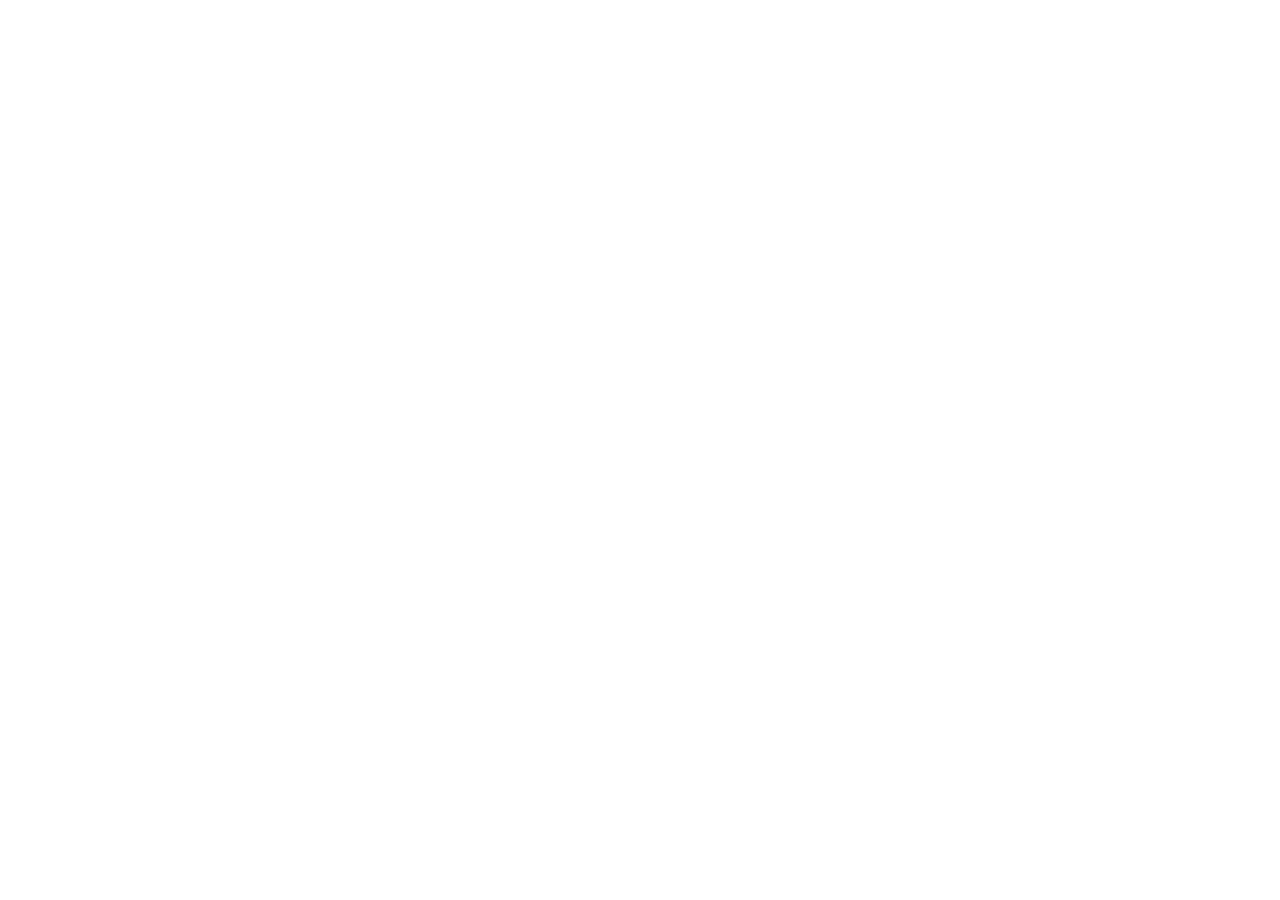
==== index.html @ 354b41c9 "[skip lovable] Use tech stack vite_react_shadcn_ts_20250728_minor" ====
<!doctype html>
<html lang="en">
  <head>
    <meta charset="UTF-8" />
    <meta name="viewport" content="width=device-width, initial-scale=1.0" />
    <title>ship-dash-sync</title>
    <meta name="description" content="Lovable Generated Project" />
    <meta name="author" content="Lovable" />

    <meta property="og:title" content="ship-dash-sync" />
    <meta property="og:description" content="Lovable Generated Project" />
    <meta property="og:type" content="website" />
    <meta property="og:image" content="https://lovable.dev/opengraph-image-p98pqg.png" />

    <meta name="twitter:card" content="summary_large_image" />
    <meta name="twitter:site" content="@lovable_dev" />
    <meta name="twitter:image" content="https://lovable.dev/opengraph-image-p98pqg.png" />
  </head>

  <body>
    <div id="root"></div>
    <script type="module" src="/src/main.tsx"></script>
  </body>
</html>
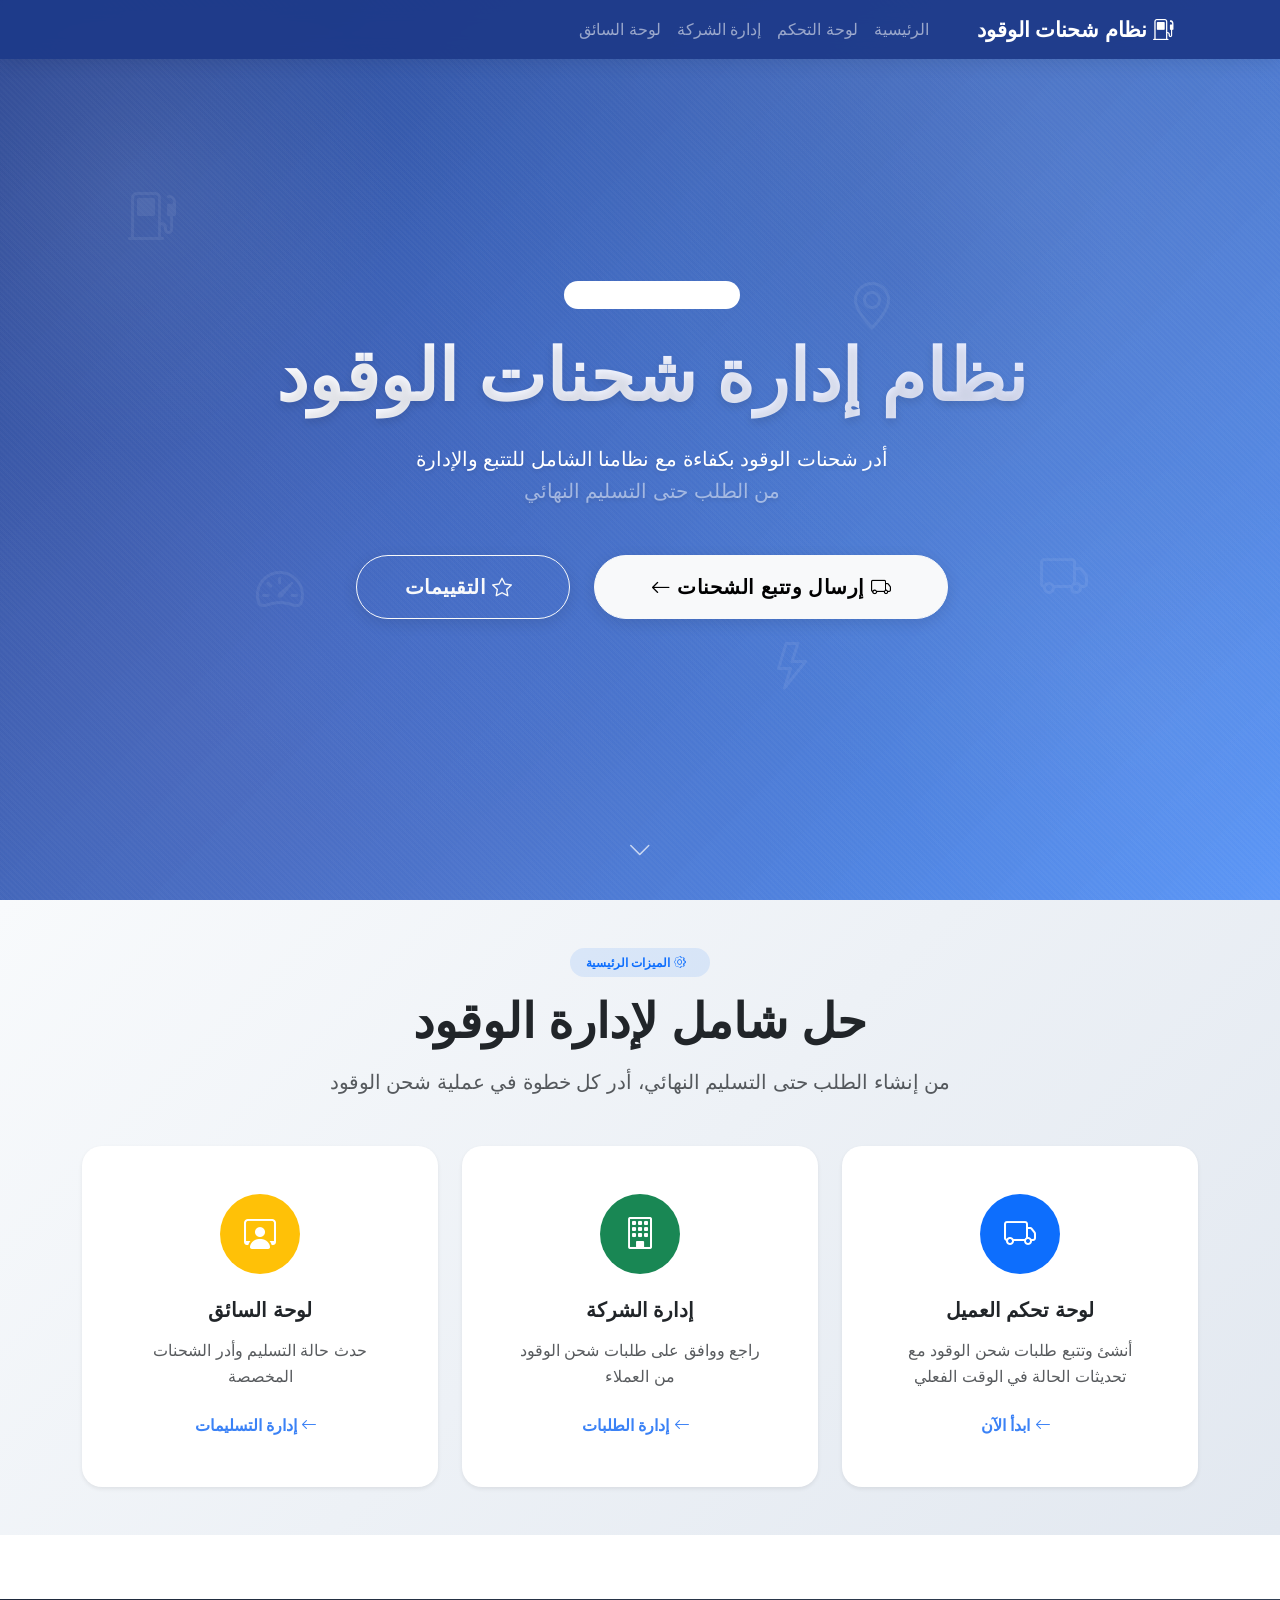
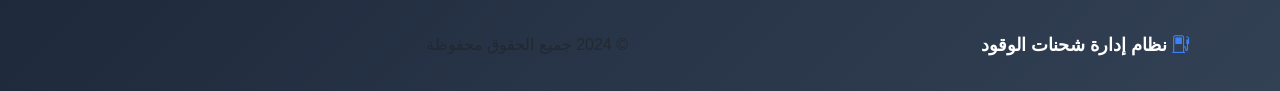
==== commit 52bc3e15: "UPDATE" ====
--- a/index.html
+++ b/index.html
@@ -1,24 +1,197 @@
-<!doctype html>
-<html lang="en">
-  <head>
-    <meta charset="UTF-8" />
-    <meta name="viewport" content="width=device-width, initial-scale=1.0" />
-    <title>ship-dash-sync</title>
-    <meta name="description" content="Lovable Generated Project" />
-    <meta name="author" content="Lovable" />
+<!DOCTYPE html>
+<html lang="ar" dir="rtl">
+<head>
+    <meta charset="UTF-8">
+    <meta name="viewport" content="width=device-width, initial-scale=1.0">
+    <title>نظام إدارة شحنات الوقود</title>
+    
+    <!-- Bootstrap CSS -->
+    <link href="https://cdn.jsdelivr.net/npm/bootstrap@5.3.2/dist/css/bootstrap.min.css" rel="stylesheet">
+    <!-- Bootstrap Icons -->
+    <link rel="stylesheet" href="https://cdn.jsdelivr.net/npm/bootstrap-icons@1.11.1/font/bootstrap-icons.css">
+    <!-- Custom CSS -->
+    <link rel="stylesheet" href="assets/css/style.css">
+</head>
+<body>
+    <!-- Navigation -->
+    <nav class="navbar navbar-expand-lg navbar-dark bg-primary fixed-top">
+        <div class="container">
+            <a class="navbar-brand fw-bold" href="index.html">
+                <i class="bi bi-fuel-pump me-2"></i>
+                نظام شحنات الوقود
+            </a>
+            <button class="navbar-toggler" type="button" data-bs-toggle="collapse" data-bs-target="#navbarNav">
+                <span class="navbar-toggler-icon"></span>
+            </button>
+            <div class="collapse navbar-collapse" id="navbarNav">
+                <ul class="navbar-nav ms-auto">
+                    <li class="nav-item">
+                        <a class="nav-link" href="index.html">الرئيسية</a>
+                    </li>
+                    <li class="nav-item">
+                        <a class="nav-link" href="dashboard.html">لوحة التحكم</a>
+                    </li>
+                    <li class="nav-item">
+                        <a class="nav-link" href="company.html">إدارة الشركة</a>
+                    </li>
+                    <li class="nav-item">
+                        <a class="nav-link" href="driver.html">لوحة السائق</a>
+                    </li>
+                </ul>
+            </div>
+        </div>
+    </nav>
 
-    <meta property="og:title" content="ship-dash-sync" />
-    <meta property="og:description" content="Lovable Generated Project" />
-    <meta property="og:type" content="website" />
-    <meta property="og:image" content="https://lovable.dev/opengraph-image-p98pqg.png" />
+    <!-- Hero Section -->
+    <section class="hero-section">
+        <div class="hero-overlay"></div>
+        <div class="container h-100 d-flex align-items-center">
+            <div class="row w-100">
+                <div class="col-lg-10 mx-auto text-center text-white">
+                    <div class="hero-content">
+                        <div class="hero-badge mb-4">
+                            <span class="badge bg-white bg-opacity-20 text-white px-3 py-2 rounded-pill">
+                                <i class="bi bi-fuel-pump me-2"></i>
+                                نظام متقدم لإدارة الوقود
+                            </span>
+                        </div>
+                        <h1 class="display-2 fw-bold mb-4 hero-title">
+                            نظام إدارة شحنات الوقود
+                        </h1>
+                        <p class="lead mb-5 hero-subtitle">
+                            أدر شحنات الوقود بكفاءة مع نظامنا الشامل للتتبع والإدارة
+                            <br>
+                            <span class="text-white-50">من الطلب حتى التسليم النهائي</span>
+                        </p>
+                        <div class="d-flex flex-column flex-sm-row gap-4 justify-content-center">
+                            <a href="dashboard.html" class="btn btn-light btn-lg px-5 py-3 hero-btn">
+                                <i class="bi bi-truck me-2"></i>
+                                إرسال وتتبع الشحنات
+                                <i class="bi bi-arrow-left ms-2"></i>
+                            </a>
+                            <button class="btn btn-outline-light btn-lg px-5 py-3 hero-btn" onclick="showRatings()">
+                                <i class="bi bi-star me-2"></i>
+                                التقييمات
+                            </button>
+                        </div>
+                    </div>
+                </div>
+            </div>
+        </div>
+        
+        <!-- Background Icons -->
+        <div class="hero-bg-icons">
+            <div class="bg-icon bg-icon-1">
+                <i class="bi bi-fuel-pump"></i>
+            </div>
+            <div class="bg-icon bg-icon-2">
+                <i class="bi bi-truck"></i>
+            </div>
+            <div class="bg-icon bg-icon-3">
+                <i class="bi bi-geo-alt"></i>
+            </div>
+            <div class="bg-icon bg-icon-4">
+                <i class="bi bi-speedometer2"></i>
+            </div>
+            <div class="bg-icon bg-icon-5">
+                <i class="bi bi-lightning"></i>
+            </div>
+        </div>
+        
+        <!-- Scroll indicator -->
+        <div class="scroll-indicator">
+            <div class="scroll-arrow">
+                <i class="bi bi-chevron-down"></i>
+            </div>
+        </div>
+    </section>
 
-    <meta name="twitter:card" content="summary_large_image" />
-    <meta name="twitter:site" content="@lovable_dev" />
-    <meta name="twitter:image" content="https://lovable.dev/opengraph-image-p98pqg.png" />
-  </head>
+    <!-- Features Section -->
+    <section class="features-section py-5">
+        <div class="container">
+            <div class="text-center mb-5">
+                <div class="section-badge mb-3">
+                    <span class="badge bg-primary bg-opacity-10 text-primary px-3 py-2 rounded-pill">
+                        <i class="bi bi-gear me-2"></i>
+                        الميزات الرئيسية
+                    </span>
+                </div>
+                <h2 class="display-5 fw-bold mb-3">حل شامل لإدارة الوقود</h2>
+                <p class="lead text-muted">من إنشاء الطلب حتى التسليم النهائي، أدر كل خطوة في عملية شحن الوقود</p>
+            </div>
+            
+            <div class="row g-4">
+                <div class="col-md-4">
+                    <div class="card h-100 shadow-sm feature-card" onclick="window.location.href='dashboard.html'">
+                        <div class="card-body text-center p-5">
+                            <div class="feature-icon bg-primary text-white rounded-circle mx-auto mb-4">
+                                <i class="bi bi-truck fs-2"></i>
+                            </div>
+                            <h5 class="card-title fw-bold mb-3">لوحة تحكم العميل</h5>
+                            <p class="card-text text-muted mb-4">أنشئ وتتبع طلبات شحن الوقود مع تحديثات الحالة في الوقت الفعلي</p>
+                            <div class="feature-link">
+                                <i class="bi bi-arrow-left me-2"></i>
+                                ابدأ الآن
+                            </div>
+                        </div>
+                    </div>
+                </div>
+                
+                <div class="col-md-4">
+                    <div class="card h-100 shadow-sm feature-card" onclick="window.location.href='company.html'">
+                        <div class="card-body text-center p-5">
+                            <div class="feature-icon bg-success text-white rounded-circle mx-auto mb-4">
+                                <i class="bi bi-building fs-2"></i>
+                            </div>
+                            <h5 class="card-title fw-bold mb-3">إدارة الشركة</h5>
+                            <p class="card-text text-muted mb-4">راجع ووافق على طلبات شحن الوقود من العملاء</p>
+                            <div class="feature-link">
+                                <i class="bi bi-arrow-left me-2"></i>
+                                إدارة الطلبات
+                            </div>
+                        </div>
+                    </div>
+                </div>
+                
+                <div class="col-md-4">
+                    <div class="card h-100 shadow-sm feature-card" onclick="window.location.href='driver.html'">
+                        <div class="card-body text-center p-5">
+                            <div class="feature-icon bg-warning text-white rounded-circle mx-auto mb-4">
+                                <i class="bi bi-person-workspace fs-2"></i>
+                            </div>
+                            <h5 class="card-title fw-bold mb-3">لوحة السائق</h5>
+                            <p class="card-text text-muted mb-4">حدث حالة التسليم وأدر الشحنات المخصصة</p>
+                            <div class="feature-link">
+                                <i class="bi bi-arrow-left me-2"></i>
+                                إدارة التسليمات
+                            </div>
+                        </div>
+                    </div>
+                </div>
+            </div>
+        </div>
+    </section>
 
-  <body>
-    <div id="root"></div>
-    <script type="module" src="/src/main.tsx"></script>
-  </body>
-</html>
+    <!-- Footer -->
+    <footer class="footer-section">
+        <div class="container">
+            <div class="row align-items-center">
+                <div class="col-md-6">
+                    <div class="footer-brand">
+                        <i class="bi bi-fuel-pump me-2"></i>
+                        <span class="fw-bold">نظام إدارة شحنات الوقود</span>
+                    </div>
+                </div>
+                <div class="col-md-6 text-md-end">
+                    <p class="mb-0 text-muted">&copy; 2024 جميع الحقوق محفوظة</p>
+                </div>
+            </div>
+        </div>
+    </footer>
+
+    <!-- Bootstrap JS -->
+    <script src="https://cdn.jsdelivr.net/npm/bootstrap@5.3.2/dist/js/bootstrap.bundle.min.js"></script>
+    <!-- Custom JS -->
+    <script src="assets/js/main.js"></script>
+</body>
+</html>
--- a/assets/css/style.css
+++ b/assets/css/style.css
@@ -0,0 +1,742 @@
+/* Fuel Shipment System - Custom Styles */
+
+/* Global Styles */
+* {
+    scroll-behavior: smooth;
+}
+
+body {
+    font-family: 'Segoe UI', Tahoma, Geneva, Verdana, sans-serif;
+    line-height: 1.6;
+}
+
+/* Smooth scrolling for anchor links */
+html {
+    scroll-behavior: smooth;
+}
+
+/* Hero Section */
+.hero-section {
+    background: linear-gradient(135deg, #1e3a8a 0%, #3b82f6 50%, #1e40af 100%);
+    min-height: 100vh;
+    position: relative;
+    display: flex;
+    align-items: center;
+    background-image: 
+        radial-gradient(circle at 20% 80%, rgba(120, 119, 198, 0.3) 0%, transparent 50%),
+        radial-gradient(circle at 80% 20%, rgba(255, 255, 255, 0.1) 0%, transparent 50%),
+        radial-gradient(circle at 40% 40%, rgba(59, 130, 246, 0.2) 0%, transparent 50%),
+        linear-gradient(135deg, rgba(30, 58, 138, 0.9) 0%, rgba(59, 130, 246, 0.8) 100%);
+    background-size: cover;
+    background-position: center;
+    background-repeat: no-repeat;
+    background-attachment: fixed;
+    overflow: hidden;
+}
+
+.hero-overlay {
+    position: absolute;
+    top: 0;
+    left: 0;
+    right: 0;
+    bottom: 0;
+    background: linear-gradient(135deg, rgba(30, 58, 138, 0.3) 0%, rgba(59, 130, 246, 0.2) 100%);
+    backdrop-filter: blur(0.5px);
+    z-index: 1;
+}
+
+/* Hero Background Elements */
+.hero-section::before {
+    content: '';
+    position: absolute;
+    top: 0;
+    left: 0;
+    right: 0;
+    bottom: 0;
+    background-image: 
+        radial-gradient(circle at 10% 20%, rgba(255, 255, 255, 0.1) 0%, transparent 20%),
+        radial-gradient(circle at 90% 80%, rgba(255, 255, 255, 0.05) 0%, transparent 20%),
+        radial-gradient(circle at 30% 70%, rgba(59, 130, 246, 0.1) 0%, transparent 20%),
+        radial-gradient(circle at 70% 30%, rgba(30, 58, 138, 0.1) 0%, transparent 20%);
+    z-index: 0;
+}
+
+.hero-section::after {
+    content: '';
+    position: absolute;
+    top: 0;
+    left: 0;
+    right: 0;
+    bottom: 0;
+    background: 
+        repeating-linear-gradient(
+            45deg,
+            transparent,
+            transparent 2px,
+            rgba(255, 255, 255, 0.03) 2px,
+            rgba(255, 255, 255, 0.03) 4px
+        );
+    z-index: 0;
+}
+
+/* Hero Content */
+.hero-content {
+    animation: fadeInUp 1s ease-out;
+    position: relative;
+    z-index: 2;
+}
+
+.hero-title {
+    background: linear-gradient(135deg, #ffffff 0%, #e0e7ff 100%);
+    -webkit-background-clip: text;
+    -webkit-text-fill-color: transparent;
+    background-clip: text;
+    text-shadow: 0 4px 8px rgba(0, 0, 0, 0.1);
+}
+
+.hero-subtitle {
+    text-shadow: 0 2px 4px rgba(0, 0, 0, 0.1);
+}
+
+.hero-btn {
+    border-radius: 50px;
+    font-weight: 600;
+    text-transform: uppercase;
+    letter-spacing: 0.5px;
+    transition: all 0.3s ease;
+    box-shadow: 0 4px 15px rgba(0, 0, 0, 0.1);
+    position: relative;
+    z-index: 2;
+}
+
+.hero-btn:hover {
+    transform: translateY(-2px);
+    box-shadow: 0 8px 25px rgba(0, 0, 0, 0.2);
+    opacity: 1 !important;
+}
+
+.hero-btn:focus {
+    box-shadow: 0 4px 15px rgba(0, 0, 0, 0.1), 0 0 0 3px rgba(59, 130, 246, 0.25);
+}
+
+/* Background Icons */
+.hero-bg-icons {
+    position: absolute;
+    top: 0;
+    left: 0;
+    right: 0;
+    bottom: 0;
+    z-index: 0;
+    overflow: hidden;
+}
+
+.bg-icon {
+    position: absolute;
+    color: rgba(255, 255, 255, 0.1);
+    font-size: 3rem;
+    animation: float 6s ease-in-out infinite;
+    transition: all 0.3s ease;
+}
+
+.bg-icon:hover {
+    color: rgba(255, 255, 255, 0.2);
+    transform: scale(1.1);
+}
+
+.bg-icon-1 {
+    top: 20%;
+    left: 10%;
+    animation-delay: 0s;
+}
+
+.bg-icon-2 {
+    top: 60%;
+    right: 15%;
+    animation-delay: 1s;
+}
+
+.bg-icon-3 {
+    top: 30%;
+    right: 30%;
+    animation-delay: 2s;
+}
+
+.bg-icon-4 {
+    bottom: 30%;
+    left: 20%;
+    animation-delay: 3s;
+}
+
+.bg-icon-5 {
+    top: 70%;
+    left: 60%;
+    animation-delay: 4s;
+}
+
+@keyframes float {
+    0%, 100% {
+        transform: translateY(0px) rotate(0deg);
+        opacity: 0.1;
+    }
+    50% {
+        transform: translateY(-20px) rotate(5deg);
+        opacity: 0.2;
+    }
+}
+
+/* Scroll Indicator */
+.scroll-indicator {
+    position: absolute;
+    bottom: 30px;
+    left: 50%;
+    transform: translateX(-50%);
+    animation: bounce 2s infinite;
+    z-index: 3;
+}
+
+.scroll-arrow {
+    color: white;
+    font-size: 1.5rem;
+    opacity: 0.7;
+}
+
+/* Features Section */
+.features-section {
+    background: linear-gradient(135deg, #f8fafc 0%, #e2e8f0 100%);
+}
+
+.section-badge {
+    animation: fadeInUp 0.8s ease-out 0.2s both;
+}
+
+/* Feature Cards */
+.feature-card {
+    transition: all 0.3s ease;
+    cursor: pointer;
+    border: none;
+    border-radius: 20px;
+    overflow: hidden;
+    position: relative;
+    background: white;
+}
+
+.feature-card::before {
+    content: '';
+    position: absolute;
+    top: 0;
+    left: 0;
+    right: 0;
+    bottom: 0;
+    background: linear-gradient(135deg, rgba(59, 130, 246, 0.03) 0%, rgba(16, 185, 129, 0.03) 100%);
+    opacity: 0;
+    transition: opacity 0.3s ease;
+    z-index: 1;
+}
+
+.feature-card:hover::before {
+    opacity: 1;
+}
+
+.feature-card:hover {
+    transform: translateY(-8px);
+    box-shadow: 0 15px 35px rgba(0, 0, 0, 0.1) !important;
+    border: 1px solid rgba(59, 130, 246, 0.1);
+}
+
+.feature-icon {
+    width: 80px;
+    height: 80px;
+    display: flex;
+    align-items: center;
+    justify-content: center;
+    transition: all 0.3s ease;
+    position: relative;
+    z-index: 3;
+}
+
+.feature-card:hover .feature-icon {
+    transform: scale(1.05);
+}
+
+.feature-link {
+    color: #3b82f6;
+    font-weight: 600;
+    transition: all 0.3s ease;
+    position: relative;
+    z-index: 3;
+}
+
+.feature-card:hover .feature-link {
+    color: #1e40af;
+    transform: translateX(-3px);
+}
+
+/* Ensure card content is above overlay */
+.feature-card .card-body {
+    position: relative;
+    z-index: 2;
+}
+
+.feature-card .card-title {
+    position: relative;
+    z-index: 3;
+}
+
+.feature-card .card-text {
+    position: relative;
+    z-index: 3;
+}
+
+/* Sidebar */
+.sidebar {
+    position: fixed;
+    top: 56px;
+    bottom: 0;
+    left: 0;
+    z-index: 100;
+    padding: 48px 0 0;
+    box-shadow: inset -1px 0 0 rgba(0, 0, 0, .1);
+}
+
+.sidebar .nav-link {
+    color: #333;
+    padding: 0.75rem 1rem;
+    border-radius: 0.375rem;
+    margin: 0.25rem 0.5rem;
+    transition: all 0.3s ease;
+}
+
+.sidebar .nav-link:hover {
+    background-color: #e9ecef;
+    color: #0d6efd;
+}
+
+.sidebar .nav-link i {
+    width: 20px;
+}
+
+/* Status Badges */
+.status-badge {
+    font-size: 0.75rem;
+    padding: 0.375rem 0.75rem;
+    border-radius: 0.375rem;
+    font-weight: 500;
+}
+
+.status-pending {
+    background-color: #3b82f6;
+    color: white;
+}
+
+.status-accepted {
+    background-color: #10b981;
+    color: white;
+}
+
+.status-rejected {
+    background-color: #ef4444;
+    color: white;
+}
+
+.status-received {
+    background-color: #f59e0b;
+    color: white;
+}
+
+.status-on-the-way {
+    background-color: #8b5cf6;
+    color: white;
+}
+
+.status-delivered {
+    background-color: #10b981;
+    color: white;
+}
+
+.status-confirmed {
+    background-color: #6b7280;
+    color: white;
+}
+
+/* Request Cards */
+.request-card {
+    transition: all 0.3s ease;
+    border: none;
+    box-shadow: 0 2px 10px rgba(0, 0, 0, 0.05);
+}
+
+.request-card:hover {
+    box-shadow: 0 8px 25px rgba(0, 0, 0, 0.15);
+}
+
+/* Action Buttons */
+.btn-action {
+    border-radius: 0.375rem;
+    font-weight: 500;
+    transition: all 0.3s ease;
+}
+
+.btn-accept {
+    background-color: #10b981;
+    border-color: #10b981;
+    color: white;
+}
+
+.btn-accept:hover {
+    background-color: #059669;
+    border-color: #059669;
+    color: white;
+}
+
+.btn-reject {
+    background-color: #ef4444;
+    border-color: #ef4444;
+    color: white;
+}
+
+.btn-reject:hover {
+    background-color: #dc2626;
+    border-color: #dc2626;
+    color: white;
+}
+
+.btn-receive {
+    background-color: #f59e0b;
+    border-color: #f59e0b;
+    color: white;
+}
+
+.btn-receive:hover {
+    background-color: #d97706;
+    border-color: #d97706;
+    color: white;
+}
+
+.btn-deliver {
+    background-color: #8b5cf6;
+    border-color: #8b5cf6;
+    color: white;
+}
+
+.btn-deliver:hover {
+    background-color: #7c3aed;
+    border-color: #7c3aed;
+    color: white;
+}
+
+.btn-confirm {
+    background-color: #10b981;
+    border-color: #10b981;
+    color: white;
+}
+
+.btn-confirm:hover {
+    background-color: #059669;
+    border-color: #059669;
+    color: white;
+}
+
+/* Form Styles */
+.form-control:focus,
+.form-select:focus {
+    border-color: #3b82f6;
+    box-shadow: 0 0 0 0.2rem rgba(59, 130, 246, 0.25);
+}
+
+/* Loading States */
+.loading {
+    opacity: 0.6;
+    pointer-events: none;
+}
+
+/* Animations */
+@keyframes fadeIn {
+    from {
+        opacity: 0;
+        transform: translateY(20px);
+    }
+    to {
+        opacity: 1;
+        transform: translateY(0);
+    }
+}
+
+@keyframes fadeInUp {
+    from {
+        opacity: 0;
+        transform: translateY(30px);
+    }
+    to {
+        opacity: 1;
+        transform: translateY(0);
+    }
+}
+
+@keyframes bounce {
+    0%, 20%, 50%, 80%, 100% {
+        transform: translateX(-50%) translateY(0);
+    }
+    40% {
+        transform: translateX(-50%) translateY(-10px);
+    }
+    60% {
+        transform: translateX(-50%) translateY(-5px);
+    }
+}
+
+@keyframes pulse {
+    0% {
+        transform: scale(1);
+    }
+    50% {
+        transform: scale(1.05);
+    }
+    100% {
+        transform: scale(1);
+    }
+}
+
+.fade-in {
+    animation: fadeIn 0.5s ease-out;
+}
+
+.fade-in-up {
+    animation: fadeInUp 0.6s ease-out;
+}
+
+.pulse {
+    animation: pulse 2s infinite;
+}
+
+/* Responsive Adjustments */
+@media (max-width: 768px) {
+    .sidebar {
+        position: static;
+        height: auto;
+        padding: 0;
+    }
+    
+    .hero-section {
+        min-height: 80vh;
+        padding: 2rem 0;
+    }
+    
+    .hero-title {
+        font-size: 2.5rem !important;
+    }
+    
+    .hero-subtitle {
+        font-size: 1.1rem;
+    }
+    
+    .hero-btn {
+        padding: 0.75rem 2rem !important;
+        font-size: 0.9rem;
+    }
+    
+    .feature-card {
+        margin-bottom: 2rem;
+    }
+    
+    .feature-icon {
+        width: 60px;
+        height: 60px;
+    }
+}
+
+@media (max-width: 576px) {
+    .hero-title {
+        font-size: 2rem !important;
+    }
+    
+    .hero-subtitle {
+        font-size: 1rem;
+    }
+    
+    .hero-btn {
+        padding: 0.6rem 1.5rem !important;
+        font-size: 0.8rem;
+    }
+    
+    .feature-card .card-body {
+        padding: 2rem !important;
+    }
+    
+    .bg-icon {
+        font-size: 2rem;
+    }
+    
+    .bg-icon-1, .bg-icon-2, .bg-icon-3, .bg-icon-4, .bg-icon-5 {
+        display: none;
+    }
+}
+
+/* Toast Notifications */
+.toast-container {
+    position: fixed;
+    top: 20px;
+    right: 20px;
+    z-index: 1055;
+}
+
+.toast {
+    border: none;
+    box-shadow: 0 4px 12px rgba(0, 0, 0, 0.15);
+}
+
+.toast-success {
+    background-color: #10b981;
+    color: white;
+}
+
+.toast-error {
+    background-color: #ef4444;
+    color: white;
+}
+
+.toast-info {
+    background-color: #3b82f6;
+    color: white;
+}
+
+/* Navigation */
+.navbar {
+    backdrop-filter: blur(10px);
+    background: rgba(30, 58, 138, 0.95) !important;
+    box-shadow: 0 2px 20px rgba(0, 0, 0, 0.1);
+    transition: all 0.3s ease;
+}
+
+.navbar-brand {
+    font-weight: 700;
+    font-size: 1.3rem;
+    transition: all 0.3s ease;
+}
+
+.navbar-brand:hover {
+    transform: scale(1.05);
+}
+
+.nav-link {
+    font-weight: 500;
+    transition: all 0.3s ease;
+    position: relative;
+}
+
+.nav-link::after {
+    content: '';
+    position: absolute;
+    bottom: -5px;
+    left: 50%;
+    width: 0;
+    height: 2px;
+    background: white;
+    transition: all 0.3s ease;
+    transform: translateX(-50%);
+}
+
+.nav-link:hover::after,
+.nav-link.active::after {
+    width: 100%;
+}
+
+/* Custom Scrollbar */
+::-webkit-scrollbar {
+    width: 8px;
+}
+
+::-webkit-scrollbar-track {
+    background: #f1f1f1;
+}
+
+::-webkit-scrollbar-thumb {
+    background: linear-gradient(135deg, #3b82f6, #1e40af);
+    border-radius: 4px;
+}
+
+::-webkit-scrollbar-thumb:hover {
+    background: linear-gradient(135deg, #1e40af, #1e3a8a);
+}
+
+/* Footer */
+.footer-section {
+    background: linear-gradient(135deg, #1e293b 0%, #334155 100%);
+    color: white;
+    padding: 2rem 0;
+    margin-top: 4rem;
+}
+
+.footer-brand {
+    font-size: 1.1rem;
+    color: white;
+}
+
+.footer-brand i {
+    color: #3b82f6;
+}
+
+/* Empty States */
+.empty-state {
+    text-align: center;
+    padding: 3rem 1rem;
+    color: #6b7280;
+}
+
+.empty-state i {
+    font-size: 4rem;
+    margin-bottom: 1rem;
+    opacity: 0.5;
+}
+
+/* Card Hover Effects */
+.card {
+    transition: all 0.3s ease;
+}
+
+.card:hover {
+    transform: translateY(-2px);
+}
+
+/* Button Groups */
+.btn-group-actions {
+    display: flex;
+    gap: 0.5rem;
+    flex-wrap: wrap;
+}
+
+/* Status Indicators */
+.status-indicator {
+    width: 12px;
+    height: 12px;
+    border-radius: 50%;
+    display: inline-block;
+    margin-left: 0.5rem;
+}
+
+.status-indicator.pending {
+    background-color: #3b82f6;
+}
+
+.status-indicator.accepted {
+    background-color: #10b981;
+}
+
+.status-indicator.rejected {
+    background-color: #ef4444;
+}
+
+.status-indicator.received {
+    background-color: #f59e0b;
+}
+
+.status-indicator.on-the-way {
+    background-color: #8b5cf6;
+}
+
+.status-indicator.delivered {
+    background-color: #10b981;
+}
+
+.status-indicator.confirmed {
+    background-color: #6b7280;
+}
